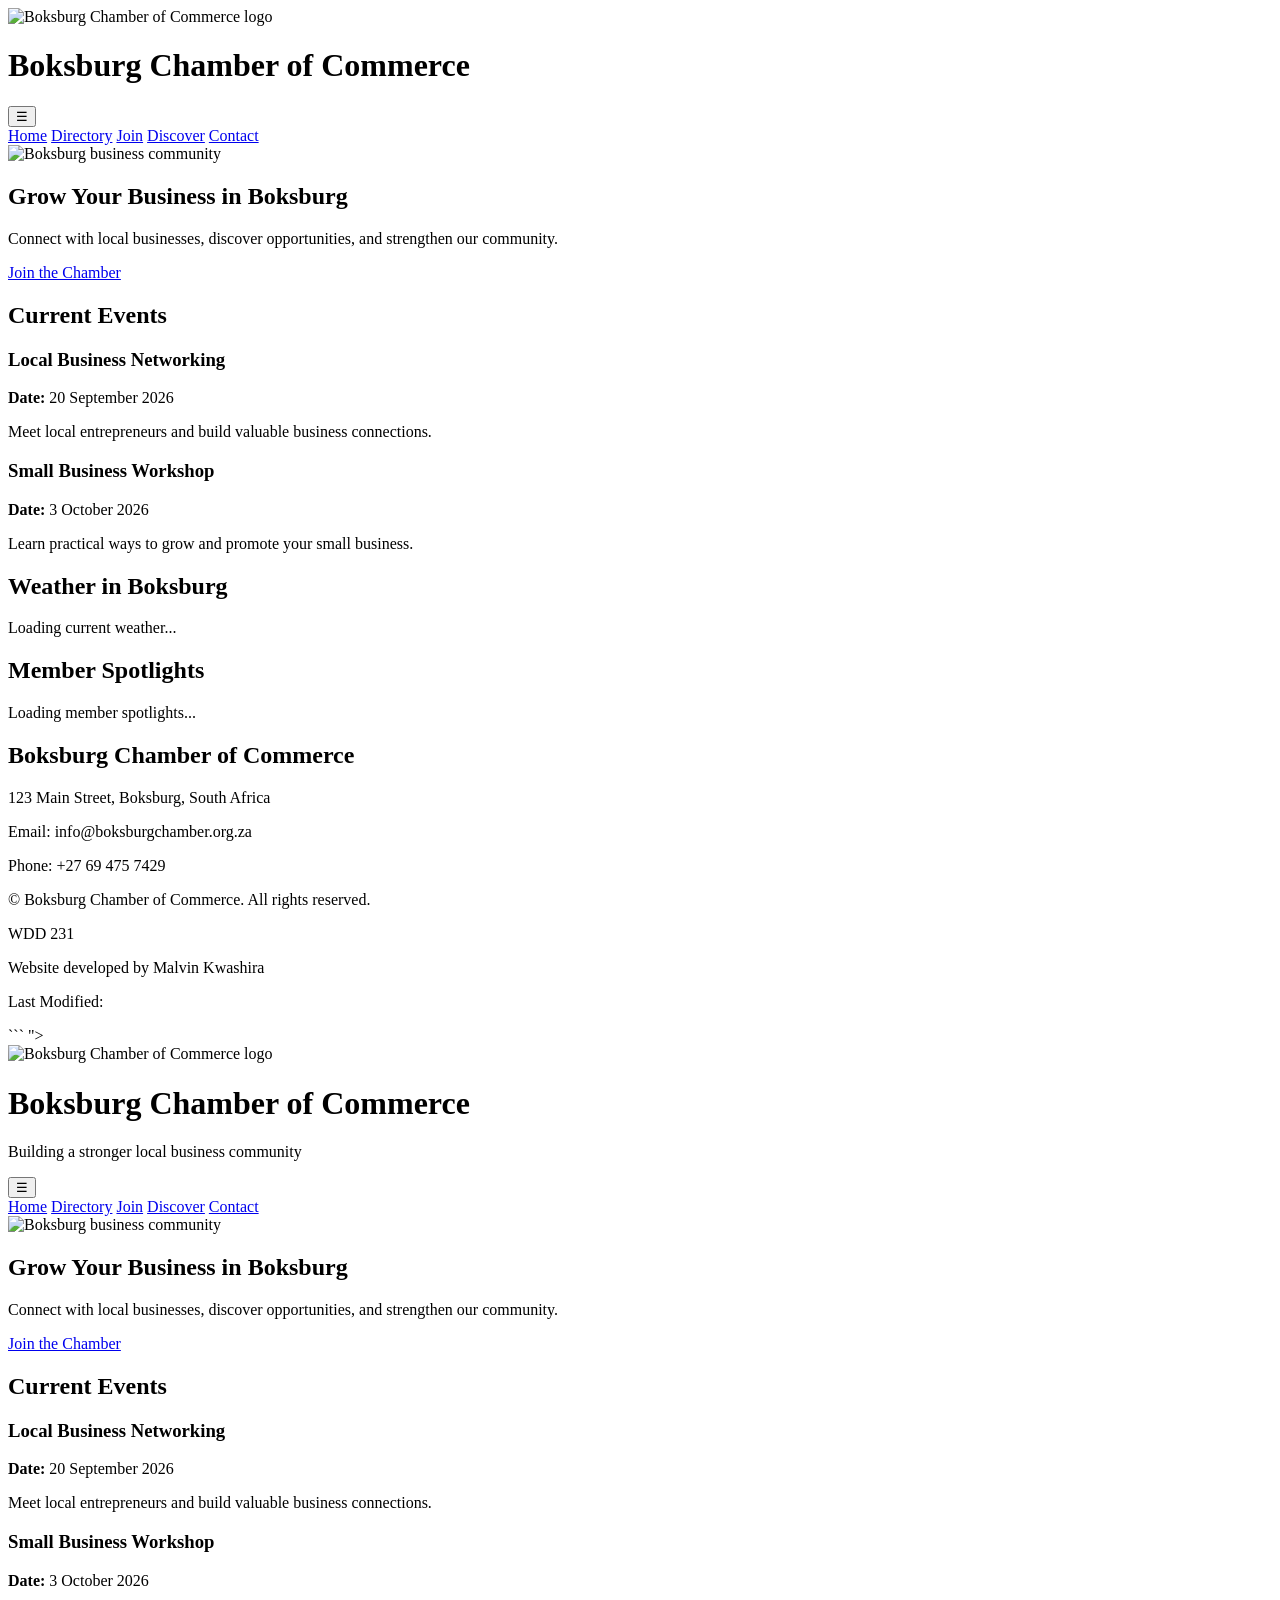
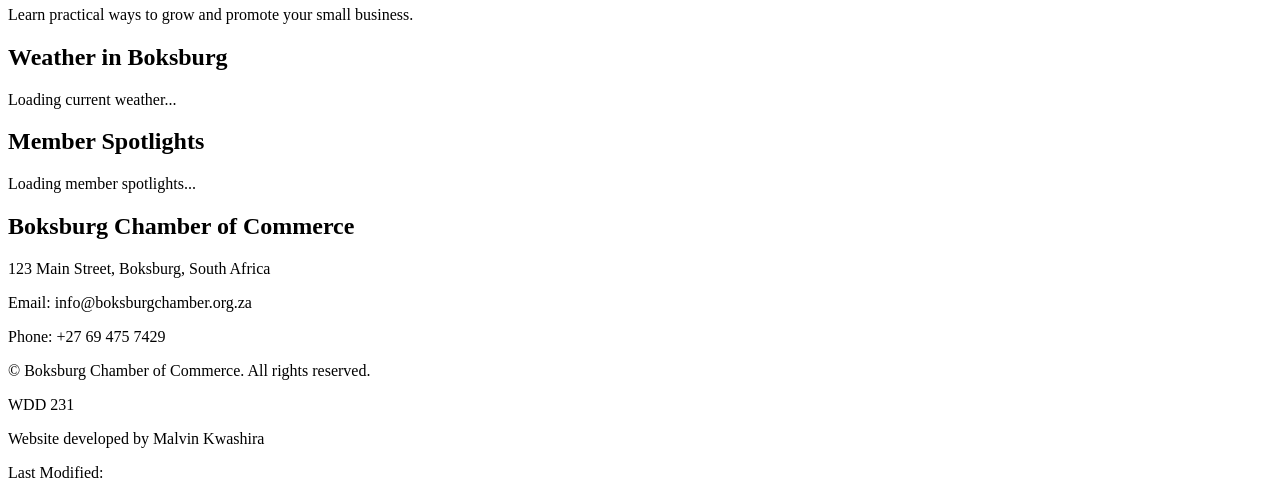
==== index.html @ 0827687b "Add files via upload" ====
<!DOCTYPE html>
<html lang="en">
<head>
    <meta charset="UTF-8">
    <meta name="viewport" content="width=device-width, initial-scale=1.0">

    <meta name="description" content="Welcome to the Boksburg Chamber of Commerce. Discover local businesses, events, weather, and business opportunities.">
    <meta name="author" content="Malvin Kwashira">

    <meta property="og:title" content="Boksburg Chamber of Commerce">
    <meta property="og:description" content="Building a stronger local business community in Boksburg.">
    <meta property="og:image" content="images/boksburg-hero.jpg">
    <meta property="og:url" content="index.html">
    <meta property="og:type" content="website">

    <link rel="icon" href="images/favicon.svg" type="image/svg+xml">

    <link rel="stylesheet" href="css/normalize.css">
    <link rel="stylesheet" href="css/small.css">
    <link rel="stylesheet" href="css/larger.css">

    <title>Boksburg Chamber of Commerce | Home</title>
</head>

<body>

<header class="site-header">

    <div class="brand">
        <img src="images/boksburg.jpg.png"
             alt="Boksburg Chamber of Commerce logo">

        <div>
            <h1>Boksburg Chamber of Commerce</h1>
        </div>
    </div>

    <button id="menu-button" aria-label="Open navigation menu">
        ☰
    </button>

    <nav id="main-nav">
        <a class="active" href="index.html">Home</a>
        <a href="directory.html">Directory</a>
        <a href="join.html">Join</a>
        <a href="discover.html">Discover</a>
        <a href="contact.html">Contact</a>
    </nav>

</header>

<main>

    <section class="hero">

        <img src="images/boksburg6.jpg"
             alt="Boksburg business community">

        <div class="hero-content">
            <h2>Grow Your Business in Boksburg</h2>

            <p>
                Connect with local businesses, discover opportunities,
                and strengthen our community.
            </p>

            <a class="cta" href="join.html">
                Join the Chamber
            </a>
        </div>

    </section>


    <div class="home-grid">

        <section class="home-section">

            <h2>Current Events</h2>

            <article class="event-card">
                <h3>Local Business Networking</h3>

                <p>
                    <strong>Date:</strong>
                    20 September 2026
                </p>

                <p>
                    Meet local entrepreneurs and build valuable
                    business connections.
                </p>
            </article>


            <article class="event-card">

                <h3>Small Business Workshop</h3>

                <p>
                    <strong>Date:</strong>
                    3 October 2026
                </p>

                <p>
                    Learn practical ways to grow and promote
                    your small business.
                </p>

            </article>

        </section>


        <section class="home-section weather">

            <h2>Weather in Boksburg</h2>

            <div id="current-weather">
                <p>Loading current weather...</p>
            </div>

            <div id="forecast" class="forecast"></div>

        </section>

    </div>


    <section class="home-section">

        <h2>Member Spotlights</h2>

        <div id="spotlights" class="spotlight-grid">

            <p>Loading member spotlights...</p>

        </div>

    </section>

</main>


<footer>

    <div>

        <h2>Boksburg Chamber of Commerce</h2>

        <p>
            123 Main Street, Boksburg, South Africa
        </p>

        <p>
            Email: info@boksburgchamber.org.za
        </p>

        <p>
            Phone: +27 69 475 7429
        </p>

    </div>


    <div>

        <p>
            &copy;
            <span id="current-year"></span>
            Boksburg Chamber of Commerce.
            All rights reserved.
        </p>

        <p>WDD 231</p>

        <p>
            Website developed by Malvin Kwashira
        </p>

        <p>
            Last Modified:
            <span id="last-modified"></span>
        </p>

    </div>

</footer>


<script src="js/home.js"></script>

</body>
</html>
```
">
<head>
    <meta charset="UTF-8">
    <meta name="viewport" content="width=device-width, initial-scale=1.0">

    <meta name="description" content="Welcome to the Boksburg Chamber of Commerce. Discover local businesses, events, weather, and business opportunities.">
    <meta name="author" content="Malvin Kwashira">

    <meta property="og:title" content="Boksburg Chamber of Commerce">
    <meta property="og:description" content="Building a stronger local business community in Boksburg.">
    <meta property="og:image" content="images/boksburg7.jpg">
    <meta property="og:url" content="index.html">
    <meta property="og:type" content="website">

    <link rel="icon" href="images/favicon.svg" type="image/svg+xml">

    <link rel="stylesheet" href="css/normalize.css">
    <link rel="stylesheet" href="css/small.css">
    <link rel="stylesheet" href="css/larger.css">

    <title>Boksburg Chamber of Commerce | Home</title>
</head>

<body>

<header class="site-header">

    <div class="brand">
        <img src="images/boksburg2.jpg"
             alt="Boksburg Chamber of Commerce logo">

        <div>
            <h1>Boksburg Chamber of Commerce</h1>
            <p>Building a stronger local business community</p>
        </div>
    </div>

    <button id="menu-button" aria-label="Open navigation menu">
        ☰
    </button>

    <nav id="main-nav">
        <a class="active" href="index.html">Home</a>
        <a href="directory.html">Directory</a>
        <a href="join.html">Join</a>
        <a href="discover.html">Discover</a>
        <a href="contact.html">Contact</a>
    </nav>

</header>

<main>

    <section class="hero">

        <img src="images/boksburg3.jpg"
             alt="Boksburg business community">

        <div class="hero-content">
            <h2>Grow Your Business in Boksburg</h2>

            <p>
                Connect with local businesses, discover opportunities,
                and strengthen our community.
            </p>

            <a class="cta" href="join.html">
                Join the Chamber
            </a>
        </div>

    </section>


    <div class="home-grid">

        <section class="home-section">

            <h2>Current Events</h2>

            <article class="event-card">
                <h3>Local Business Networking</h3>

                <p>
                    <strong>Date:</strong>
                    20 September 2026
                </p>

                <p>
                    Meet local entrepreneurs and build valuable
                    business connections.
                </p>
            </article>


            <article class="event-card">

                <h3>Small Business Workshop</h3>

                <p>
                    <strong>Date:</strong>
                    3 October 2026
                </p>

                <p>
                    Learn practical ways to grow and promote
                    your small business.
                </p>

            </article>

        </section>


        <section class="home-section weather">

            <h2>Weather in Boksburg</h2>

            <div id="current-weather">
                <p>Loading current weather...</p>
            </div>

            <div id="forecast" class="forecast"></div>

        </section>

    </div>


    <section class="home-section">

        <h2>Member Spotlights</h2>

        <div id="spotlights" class="spotlight-grid">

            <p>Loading member spotlights...</p>

        </div>

    </section>

</main>


<footer>

    <div>

        <h2>Boksburg Chamber of Commerce</h2>

        <p>
            123 Main Street, Boksburg, South Africa
        </p>

        <p>
            Email: info@boksburgchamber.org.za
        </p>

        <p>
            Phone: +27 69 475 7429
        </p>

    </div>


    <div>

        <p>
            &copy;
            <span id="current-year"></span>
            Boksburg Chamber of Commerce.
            All rights reserved.
        </p>

        <p>WDD 231</p>

        <p>
            Website developed by Malvin Kwashira
        </p>

        <p>
            Last Modified:
            <span id="last-modified"></span>
        </p>

    </div>
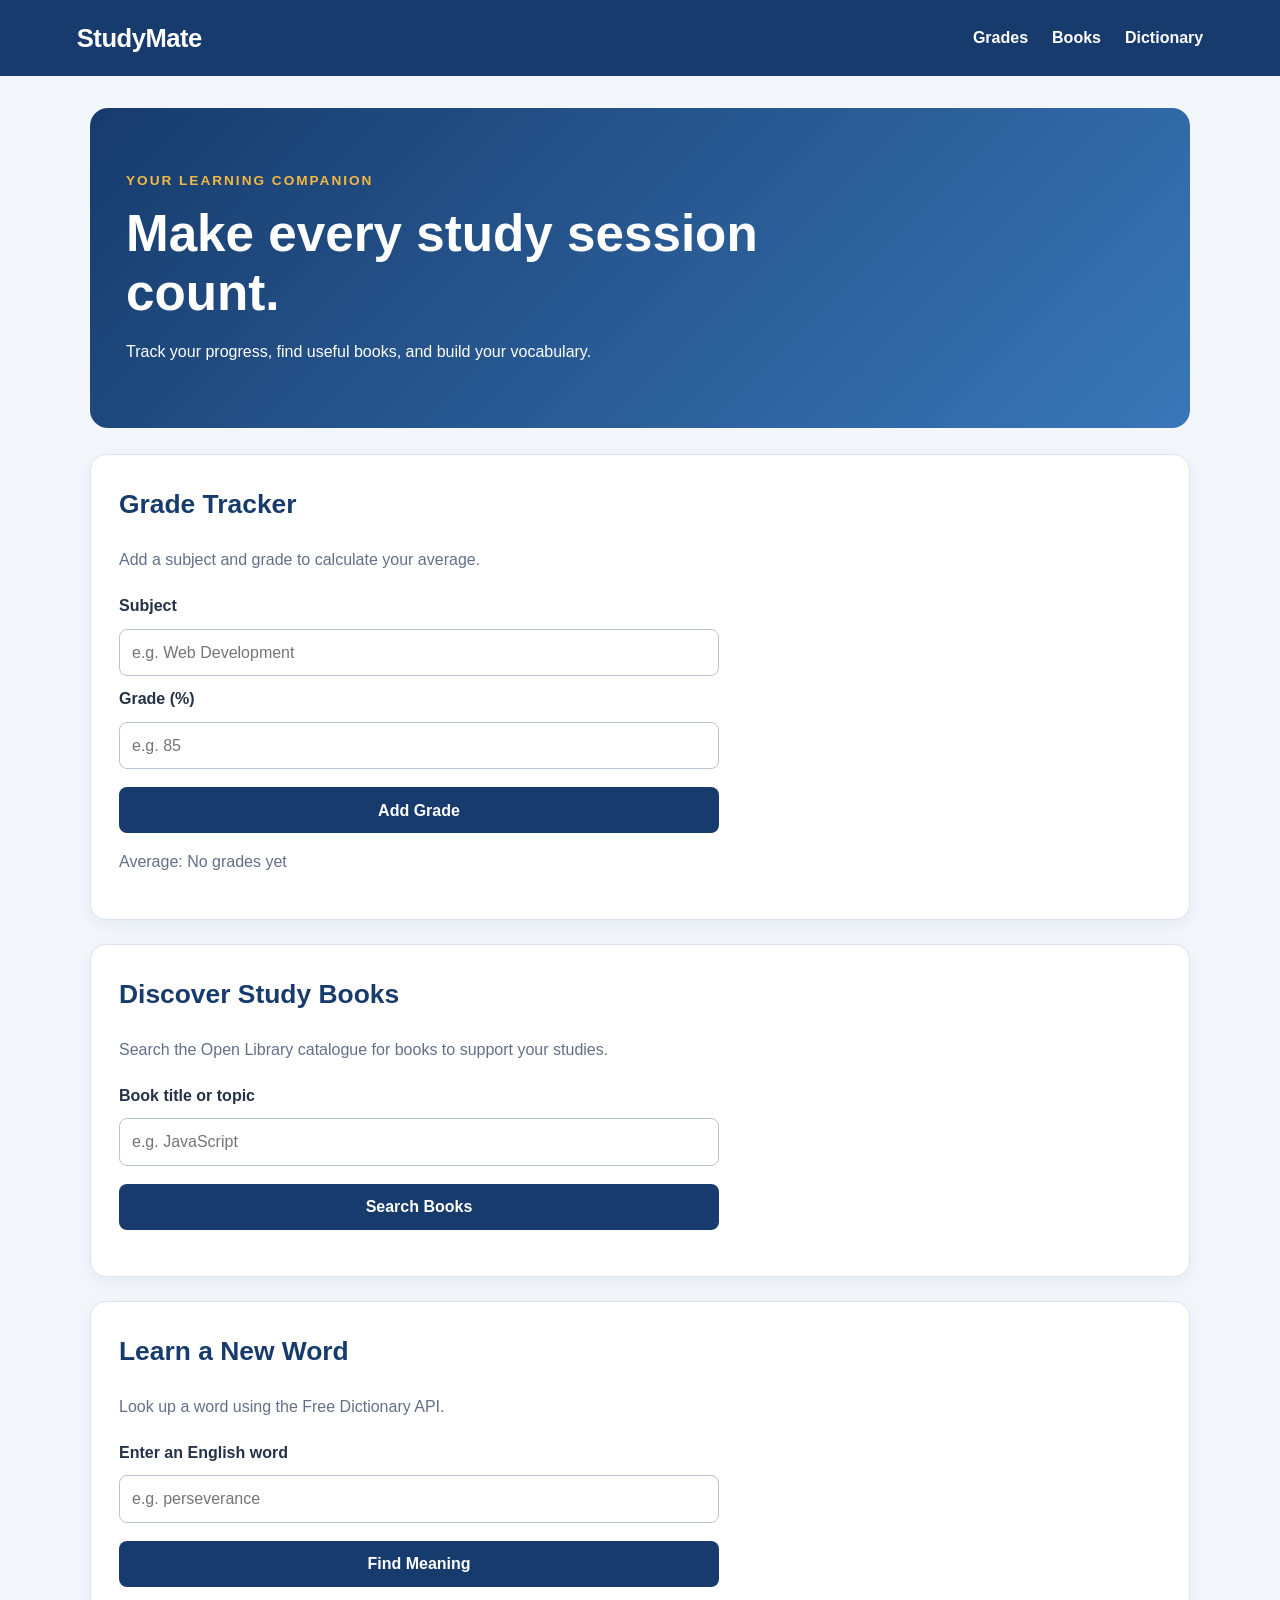
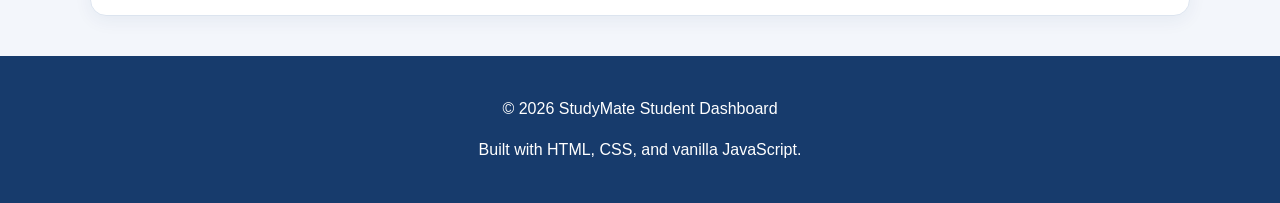
==== commit 6ab33612: "Add files via upload" ====
--- a/index.html
+++ b/index.html
@@ -2,381 +2,79 @@
 <!DOCTYPE html>
 <html lang="en">
 <head>
-    <meta charset="UTF-8">
-    <meta name="viewport" content="width=device-width, initial-scale=1.0">
+  <meta charset="UTF-8">
+  <meta name="viewport" content="width=device-width, initial-scale=1.0">
+  <meta name="description" content="StudyMate helps students track grades, discover books, and learn new words.">
+  <meta name="author" content="Your Name">
+  <meta name="theme-color" content="#173b6c">
+  <title>StudyMate | Student Success Dashboard</title>
+  <link rel="stylesheet" href="style.css">
+  <script src="app.js" type="module"></script>
+</head>
+<body>
+  <header class="site-header">
+    <a class="logo" href="#home">StudyMate</a>
+    <nav aria-label="Main navigation">
+      <a href="#grades">Grades</a>
+      <a href="#books">Books</a>
+      <a href="#dictionary">Dictionary</a>
+    </nav>
+  </header>
 
-    <meta name="description" content="Welcome to the Boksburg Chamber of Commerce. Discover local businesses, events, weather, and business opportunities.">
-    <meta name="author" content="Malvin Kwashira">
-
-    <meta property="og:title" content="Boksburg Chamber of Commerce">
-    <meta property="og:description" content="Building a stronger local business community in Boksburg.">
-    <meta property="og:image" content="images/boksburg-hero.jpg">
-    <meta property="og:url" content="index.html">
-    <meta property="og:type" content="website">
-
-    <link rel="icon" href="images/favicon.svg" type="image/svg+xml">
-
-    <link rel="stylesheet" href="css/normalize.css">
-    <link rel="stylesheet" href="css/small.css">
-    <link rel="stylesheet" href="css/larger.css">
-
-    <title>Boksburg Chamber of Commerce | Home</title>
-</head>
-
-<body>
-
-<header class="site-header">
-
-    <div class="brand">
-        <img src="images/boksburg.jpg.png"
-             alt="Boksburg Chamber of Commerce logo">
-
-        <div>
-            <h1>Boksburg Chamber of Commerce</h1>
-        </div>
-    </div>
-
-    <button id="menu-button" aria-label="Open navigation menu">
-        ☰
-    </button>
-
-    <nav id="main-nav">
-        <a class="active" href="index.html">Home</a>
-        <a href="directory.html">Directory</a>
-        <a href="join.html">Join</a>
-        <a href="discover.html">Discover</a>
-        <a href="contact.html">Contact</a>
-    </nav>
-
-</header>
-
-<main>
-
-    <section class="hero">
-
-        <img src="images/boksburg6.jpg"
-             alt="Boksburg business community">
-
-        <div class="hero-content">
-            <h2>Grow Your Business in Boksburg</h2>
-
-            <p>
-                Connect with local businesses, discover opportunities,
-                and strengthen our community.
-            </p>
-
-            <a class="cta" href="join.html">
-                Join the Chamber
-            </a>
-        </div>
-
+  <main id="home">
+    <section class="welcome">
+      <p class="eyebrow">YOUR LEARNING COMPANION</p>
+      <h1>Make every study session count.</h1>
+      <p>Track your progress, find useful books, and build your vocabulary.</p>
     </section>
 
+    <section id="grades" class="panel">
+      <h2>Grade Tracker</h2>
+      <p>Add a subject and grade to calculate your average.</p>
+      <form id="grade-form">
+        <label for="subject">Subject</label>
+        <input id="subject" name="subject" required maxlength="60"
+          placeholder="e.g. Web Development">
 
-    <div class="home-grid">
+        <label for="grade">Grade (%)</label>
+        <input id="grade" name="grade" type="number"
+          min="0" max="100" step="0.1" required placeholder="e.g. 85">
 
-        <section class="home-section">
-
-            <h2>Current Events</h2>
-
-            <article class="event-card">
-                <h3>Local Business Networking</h3>
-
-                <p>
-                    <strong>Date:</strong>
-                    20 September 2026
-                </p>
-
-                <p>
-                    Meet local entrepreneurs and build valuable
-                    business connections.
-                </p>
-            </article>
-
-
-            <article class="event-card">
-
-                <h3>Small Business Workshop</h3>
-
-                <p>
-                    <strong>Date:</strong>
-                    3 October 2026
-                </p>
-
-                <p>
-                    Learn practical ways to grow and promote
-                    your small business.
-                </p>
-
-            </article>
-
-        </section>
-
-
-        <section class="home-section weather">
-
-            <h2>Weather in Boksburg</h2>
-
-            <div id="current-weather">
-                <p>Loading current weather...</p>
-            </div>
-
-            <div id="forecast" class="forecast"></div>
-
-        </section>
-
-    </div>
-
-
-    <section class="home-section">
-
-        <h2>Member Spotlights</h2>
-
-        <div id="spotlights" class="spotlight-grid">
-
-            <p>Loading member spotlights...</p>
-
-        </div>
-
+        <button type="submit">Add Grade</button>
+      </form>
+      <p id="average">Average: No grades yet</p>
+      <ul id="grade-list" aria-live="polite"></ul>
     </section>
 
-</main>
+    <section id="books" class="panel">
+      <h2>Discover Study Books</h2>
+      <p>Search the Open Library catalogue for books to support your studies.</p>
+      <form id="book-form">
+        <label for="book-query">Book title or topic</label>
+        <input id="book-query" name="book-query" required
+          placeholder="e.g. JavaScript">
+        <button type="submit">Search Books</button>
+      </form>
+      <p id="book-status" role="status"></p>
+      <div id="book-results" class="results"></div>
+    </section>
 
+    <section id="dictionary" class="panel">
+      <h2>Learn a New Word</h2>
+      <p>Look up a word using the Free Dictionary API.</p>
+      <form id="word-form">
+        <label for="word-query">Enter an English word</label>
+        <input id="word-query" name="word-query" required
+          maxlength="60" placeholder="e.g. perseverance">
+        <button type="submit">Find Meaning</button>
+      </form>
+      <div id="word-result" aria-live="polite"></div>
+    </section>
+  </main>
 
-<footer>
-
-    <div>
-
-        <h2>Boksburg Chamber of Commerce</h2>
-
-        <p>
-            123 Main Street, Boksburg, South Africa
-        </p>
-
-        <p>
-            Email: info@boksburgchamber.org.za
-        </p>
-
-        <p>
-            Phone: +27 69 475 7429
-        </p>
-
-    </div>
-
-
-    <div>
-
-        <p>
-            &copy;
-            <span id="current-year"></span>
-            Boksburg Chamber of Commerce.
-            All rights reserved.
-        </p>
-
-        <p>WDD 231</p>
-
-        <p>
-            Website developed by Malvin Kwashira
-        </p>
-
-        <p>
-            Last Modified:
-            <span id="last-modified"></span>
-        </p>
-
-    </div>
-
-</footer>
-
-
-<script src="js/home.js"></script>
-
+  <footer>
+    <p>&copy; <span id="year"></span> StudyMate Student Dashboard</p>
+    <p>Built with HTML, CSS, and vanilla JavaScript.</p>
+  </footer>
 </body>
 </html>
-```
-">
-<head>
-    <meta charset="UTF-8">
-    <meta name="viewport" content="width=device-width, initial-scale=1.0">
-
-    <meta name="description" content="Welcome to the Boksburg Chamber of Commerce. Discover local businesses, events, weather, and business opportunities.">
-    <meta name="author" content="Malvin Kwashira">
-
-    <meta property="og:title" content="Boksburg Chamber of Commerce">
-    <meta property="og:description" content="Building a stronger local business community in Boksburg.">
-    <meta property="og:image" content="images/boksburg7.jpg">
-    <meta property="og:url" content="index.html">
-    <meta property="og:type" content="website">
-
-    <link rel="icon" href="images/favicon.svg" type="image/svg+xml">
-
-    <link rel="stylesheet" href="css/normalize.css">
-    <link rel="stylesheet" href="css/small.css">
-    <link rel="stylesheet" href="css/larger.css">
-
-    <title>Boksburg Chamber of Commerce | Home</title>
-</head>
-
-<body>
-
-<header class="site-header">
-
-    <div class="brand">
-        <img src="images/boksburg2.jpg"
-             alt="Boksburg Chamber of Commerce logo">
-
-        <div>
-            <h1>Boksburg Chamber of Commerce</h1>
-            <p>Building a stronger local business community</p>
-        </div>
-    </div>
-
-    <button id="menu-button" aria-label="Open navigation menu">
-        ☰
-    </button>
-
-    <nav id="main-nav">
-        <a class="active" href="index.html">Home</a>
-        <a href="directory.html">Directory</a>
-        <a href="join.html">Join</a>
-        <a href="discover.html">Discover</a>
-        <a href="contact.html">Contact</a>
-    </nav>
-
-</header>
-
-<main>
-
-    <section class="hero">
-
-        <img src="images/boksburg3.jpg"
-             alt="Boksburg business community">
-
-        <div class="hero-content">
-            <h2>Grow Your Business in Boksburg</h2>
-
-            <p>
-                Connect with local businesses, discover opportunities,
-                and strengthen our community.
-            </p>
-
-            <a class="cta" href="join.html">
-                Join the Chamber
-            </a>
-        </div>
-
-    </section>
-
-
-    <div class="home-grid">
-
-        <section class="home-section">
-
-            <h2>Current Events</h2>
-
-            <article class="event-card">
-                <h3>Local Business Networking</h3>
-
-                <p>
-                    <strong>Date:</strong>
-                    20 September 2026
-                </p>
-
-                <p>
-                    Meet local entrepreneurs and build valuable
-                    business connections.
-                </p>
-            </article>
-
-
-            <article class="event-card">
-
-                <h3>Small Business Workshop</h3>
-
-                <p>
-                    <strong>Date:</strong>
-                    3 October 2026
-                </p>
-
-                <p>
-                    Learn practical ways to grow and promote
-                    your small business.
-                </p>
-
-            </article>
-
-        </section>
-
-
-        <section class="home-section weather">
-
-            <h2>Weather in Boksburg</h2>
-
-            <div id="current-weather">
-                <p>Loading current weather...</p>
-            </div>
-
-            <div id="forecast" class="forecast"></div>
-
-        </section>
-
-    </div>
-
-
-    <section class="home-section">
-
-        <h2>Member Spotlights</h2>
-
-        <div id="spotlights" class="spotlight-grid">
-
-            <p>Loading member spotlights...</p>
-
-        </div>
-
-    </section>
-
-</main>
-
-
-<footer>
-
-    <div>
-
-        <h2>Boksburg Chamber of Commerce</h2>
-
-        <p>
-            123 Main Street, Boksburg, South Africa
-        </p>
-
-        <p>
-            Email: info@boksburgchamber.org.za
-        </p>
-
-        <p>
-            Phone: +27 69 475 7429
-        </p>
-
-    </div>
-
-
-    <div>
-
-        <p>
-            &copy;
-            <span id="current-year"></span>
-            Boksburg Chamber of Commerce.
-            All rights reserved.
-        </p>
-
-        <p>WDD 231</p>
-
-        <p>
-            Website developed by Malvin Kwashira
-        </p>
-
-        <p>
-            Last Modified:
-            <span id="last-modified"></span>
-        </p>
-
-    </div>
--- a/style.css
+++ b/style.css
@@ -0,0 +1,299 @@
+
+/* StudyMate - Student Success Dashboard */
+
+/* 1. Global styles */
+:root {
+
+  --primary: #173b6c;
+
+  --primary-light: #28558e;
+
+  --accent: #f4b942;
+
+  --background: #f3f6fb;
+
+  --surface: #ffffff;
+
+  --text: #243247;
+
+  --muted: #627087;
+
+  --border: #dce4ef;
+
+  --success: #16834a;
+
+  --danger: #b42318;
+}
+
+
+* {
+  box-sizing: border-box;
+}
+
+html {
+  scroll-behavior: smooth;
+}
+
+body {
+  margin: 0;
+  font-family: Arial, Helvetica, sans-serif;
+  background: var(--background);
+  color: var(--text);
+  line-height: 1.6;
+}
+
+a {
+  color: inherit;
+}
+
+button,
+input {
+  font: inherit;
+}
+
+/* 2. Header and navigation */
+.site-header {
+  background: var(--primary);
+  color: white;
+  min-height: 76px;
+  padding: 16px 6%;
+  display: flex;
+  justify-content: space-between;
+  align-items: center;
+  gap: 20px;
+  flex-wrap: wrap;
+}
+
+.logo {
+  color: white;
+  text-decoration: none;
+  font-size: 1.6rem;
+  font-weight: 800;
+  letter-spacing: -0.5px;
+}
+
+.site-header nav {
+  display: flex;
+  gap: 24px;
+  flex-wrap: wrap;
+}
+
+.site-header nav a {
+  color: white;
+  text-decoration: none;
+  font-weight: 600;
+}
+
+.site-header nav a:hover,
+.site-header nav a:focus-visible {
+  color: var(--accent);
+  text-decoration: underline;
+}
+
+/* 3. Welcome section */
+main {
+  width: min(1100px, 90%);
+  margin: 0 auto;
+}
+
+.welcome {
+  margin: 32px 0 26px;
+  padding: 48px 36px;
+  border-radius: 18px;
+  color: white;
+  background: linear-gradient(135deg, #173b6c, #3977b8);
+  animation: fade-in 0.8s ease-out both;
+}
+
+.eyebrow {
+  color: var(--accent);
+  font-size: 0.85rem;
+  font-weight: 800;
+  letter-spacing: 2px;
+}
+
+.welcome h1 {
+  max-width: 650px;
+  margin: 12px 0;
+  font-size: clamp(2rem, 5vw, 3.2rem);
+  line-height: 1.15;
+}
+
+.welcome p:last-child {
+  max-width: 600px;
+}
+
+/* 4. Content panels */
+.panel {
+  margin: 24px 0;
+  padding: 28px;
+  background: var(--surface);
+  border: 1px solid var(--border);
+  border-radius: 16px;
+  box-shadow: 0 5px 18px rgb(23 59 108 / 6%);
+  animation: fade-in 0.6s ease-out both;
+}
+
+.panel h2 {
+  color: var(--primary);
+  margin-top: 0;
+  font-size: 1.65rem;
+}
+
+.panel > p {
+  color: var(--muted);
+}
+
+/* 5. Forms and buttons */
+form {
+  display: grid;
+  gap: 10px;
+  max-width: 600px;
+  margin-top: 20px;
+}
+
+label {
+  font-weight: 700;
+}
+
+input {
+  width: 100%;
+  min-height: 46px;
+  padding: 10px 12px;
+  border: 1px solid #b8c5d7;
+  border-radius: 8px;
+  background: white;
+  color: var(--text);
+}
+
+input:focus-visible {
+  outline: 3px solid #9bc6ff;
+  outline-offset: 2px;
+  border-color: var(--primary);
+}
+
+button {
+  min-height: 46px;
+  margin-top: 8px;
+  padding: 10px 18px;
+  border: none;
+  border-radius: 8px;
+  background: var(--primary);
+  color: white;
+  font-weight: 700;
+  cursor: pointer;
+  transition: background-color 0.2s ease, transform 0.2s ease;
+}
+
+button:hover {
+  background: var(--primary-light);
+  transform: translateY(-2px);
+}
+
+button:focus-visible,
+a:focus-visible {
+  outline: 3px solid var(--accent);
+  outline-offset: 3px;
+}
+
+/* 6. Grade and API results */
+#grade-list {
+  padding-left: 22px;
+}
+
+#grade-list li {
+  margin: 10px 0;
+  overflow-wrap: anywhere;
+}
+
+.results {
+  display: grid;
+  grid-template-columns: repeat(auto-fit, minmax(190px, 1fr));
+  gap: 16px;
+  margin-top: 18px;
+}
+
+.result-card {
+  padding: 18px;
+  border: 1px solid var(--border);
+  border-radius: 12px;
+  background: #f8faff;
+  overflow-wrap: anywhere;
+}
+
+.result-card h3 {
+  color: var(--primary);
+  margin-top: 0;
+}
+
+.result-card a {
+  color: var(--primary);
+  font-weight: 700;
+}
+
+.status-error {
+  color: var(--danger);
+}
+
+.status-success {
+  color: var(--success);
+}
+
+/* 7. Footer */
+footer {
+  margin-top: 40px;
+  padding: 24px;
+  background: var(--primary);
+  color: white;
+  text-align: center;
+}
+
+/* 8. CSS animation */
+@keyframes fade-in {
+  from {
+    opacity: 0;
+    transform: translateY(12px);
+  }
+
+  to {
+    opacity: 1;
+    transform: translateY(0);
+  }
+}
+
+/* 9. Mobile layout */
+@media (max-width: 600px) {
+  .site-header {
+    justify-content: center;
+    text-align: center;
+  }
+
+  .site-header nav {
+    justify-content: center;
+    gap: 14px;
+  }
+
+  main {
+    width: 92%;
+  }
+
+  .welcome {
+    padding: 32px 22px;
+  }
+
+  .panel {
+    padding: 20px;
+  }
+}
+
+/* Respect reduced-motion preferences */
+@media (prefers-reduced-motion: reduce) {
+  *,
+  *::before,
+  *::after {
+    animation-duration: 0.01ms !important;
+    animation-iteration-count: 1 !important;
+    scroll-behavior: auto !important;
+    transition-duration: 0.01ms !important;
+  }
+}
